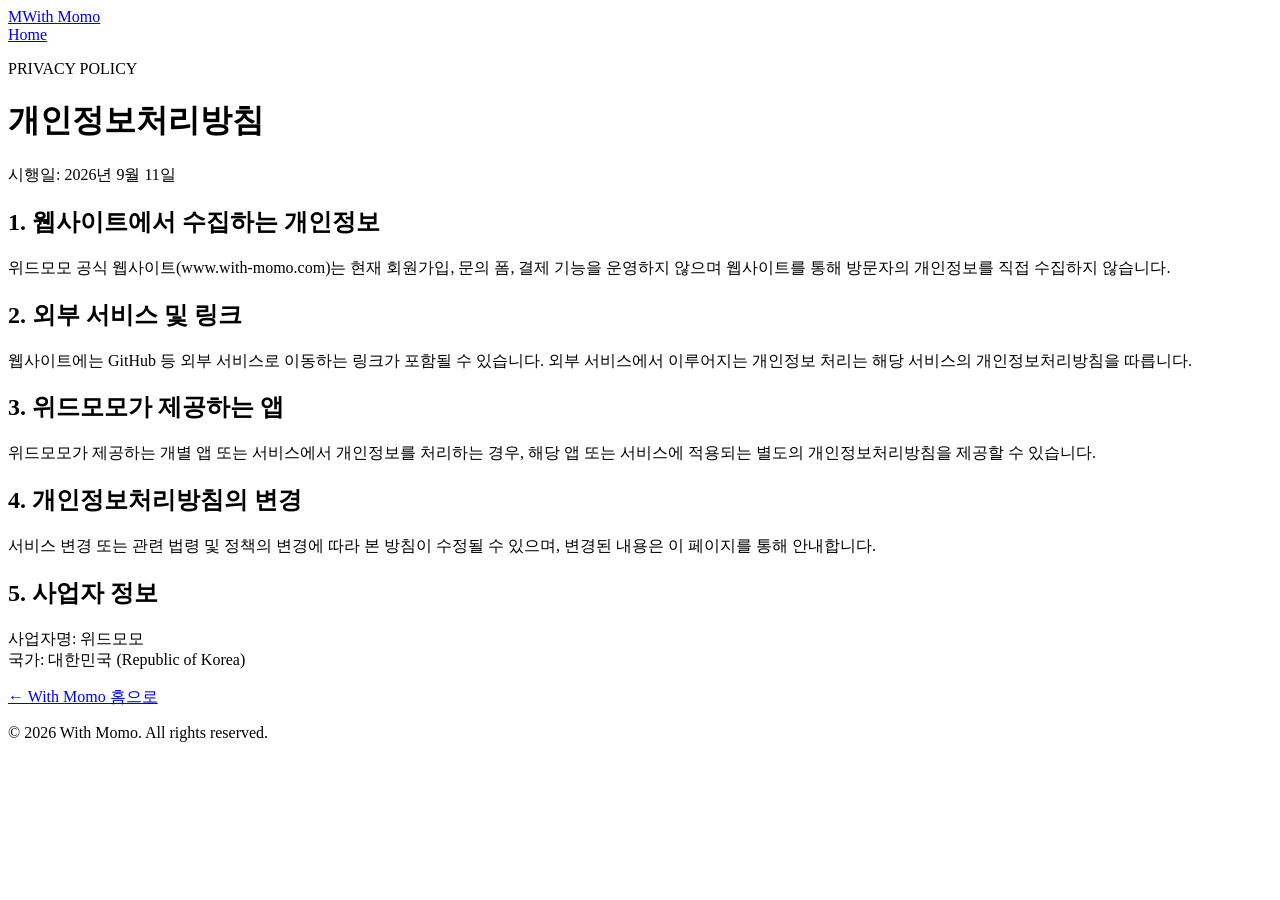
==== privacy.html @ c9ee9da3 "Add privacy policy" ====
<!doctype html>
<html lang="ko">
<head>
  <meta charset="utf-8" />
  <meta name="viewport" content="width=device-width, initial-scale=1" />
  <meta name="description" content="With Momo 웹사이트 개인정보처리방침" />
  <title>개인정보처리방침 · With Momo</title>
  <link rel="icon" href="favicon.svg" type="image/svg+xml" />
  <link rel="stylesheet" href="styles.css" />
</head>
<body>
  <header class="site-header">
    <div class="wrap nav-wrap">
      <a class="brand" href="index.html"><span class="brand-mark">M</span><span>With Momo</span></a>
      <nav><a href="index.html">Home</a></nav>
    </div>
  </header>

  <main class="policy wrap">
    <p class="eyebrow">PRIVACY POLICY</p>
    <h1>개인정보처리방침</h1>
    <p class="policy-date">시행일: 2026년 9월 11일</p>

    <section>
      <h2>1. 웹사이트에서 수집하는 개인정보</h2>
      <p>위드모모 공식 웹사이트(www.with-momo.com)는 현재 회원가입, 문의 폼, 결제 기능을 운영하지 않으며 웹사이트를 통해 방문자의 개인정보를 직접 수집하지 않습니다.</p>
    </section>

    <section>
      <h2>2. 외부 서비스 및 링크</h2>
      <p>웹사이트에는 GitHub 등 외부 서비스로 이동하는 링크가 포함될 수 있습니다. 외부 서비스에서 이루어지는 개인정보 처리는 해당 서비스의 개인정보처리방침을 따릅니다.</p>
    </section>

    <section>
      <h2>3. 위드모모가 제공하는 앱</h2>
      <p>위드모모가 제공하는 개별 앱 또는 서비스에서 개인정보를 처리하는 경우, 해당 앱 또는 서비스에 적용되는 별도의 개인정보처리방침을 제공할 수 있습니다.</p>
    </section>

    <section>
      <h2>4. 개인정보처리방침의 변경</h2>
      <p>서비스 변경 또는 관련 법령 및 정책의 변경에 따라 본 방침이 수정될 수 있으며, 변경된 내용은 이 페이지를 통해 안내합니다.</p>
    </section>

    <section>
      <h2>5. 사업자 정보</h2>
      <p>사업자명: 위드모모<br />국가: 대한민국 (Republic of Korea)</p>
    </section>

    <a class="back-link" href="index.html">← With Momo 홈으로</a>
  </main>

  <footer class="site-footer"><div class="wrap footer-wrap"><p>© 2026 With Momo. All rights reserved.</p></div></footer>
</body>
</html>
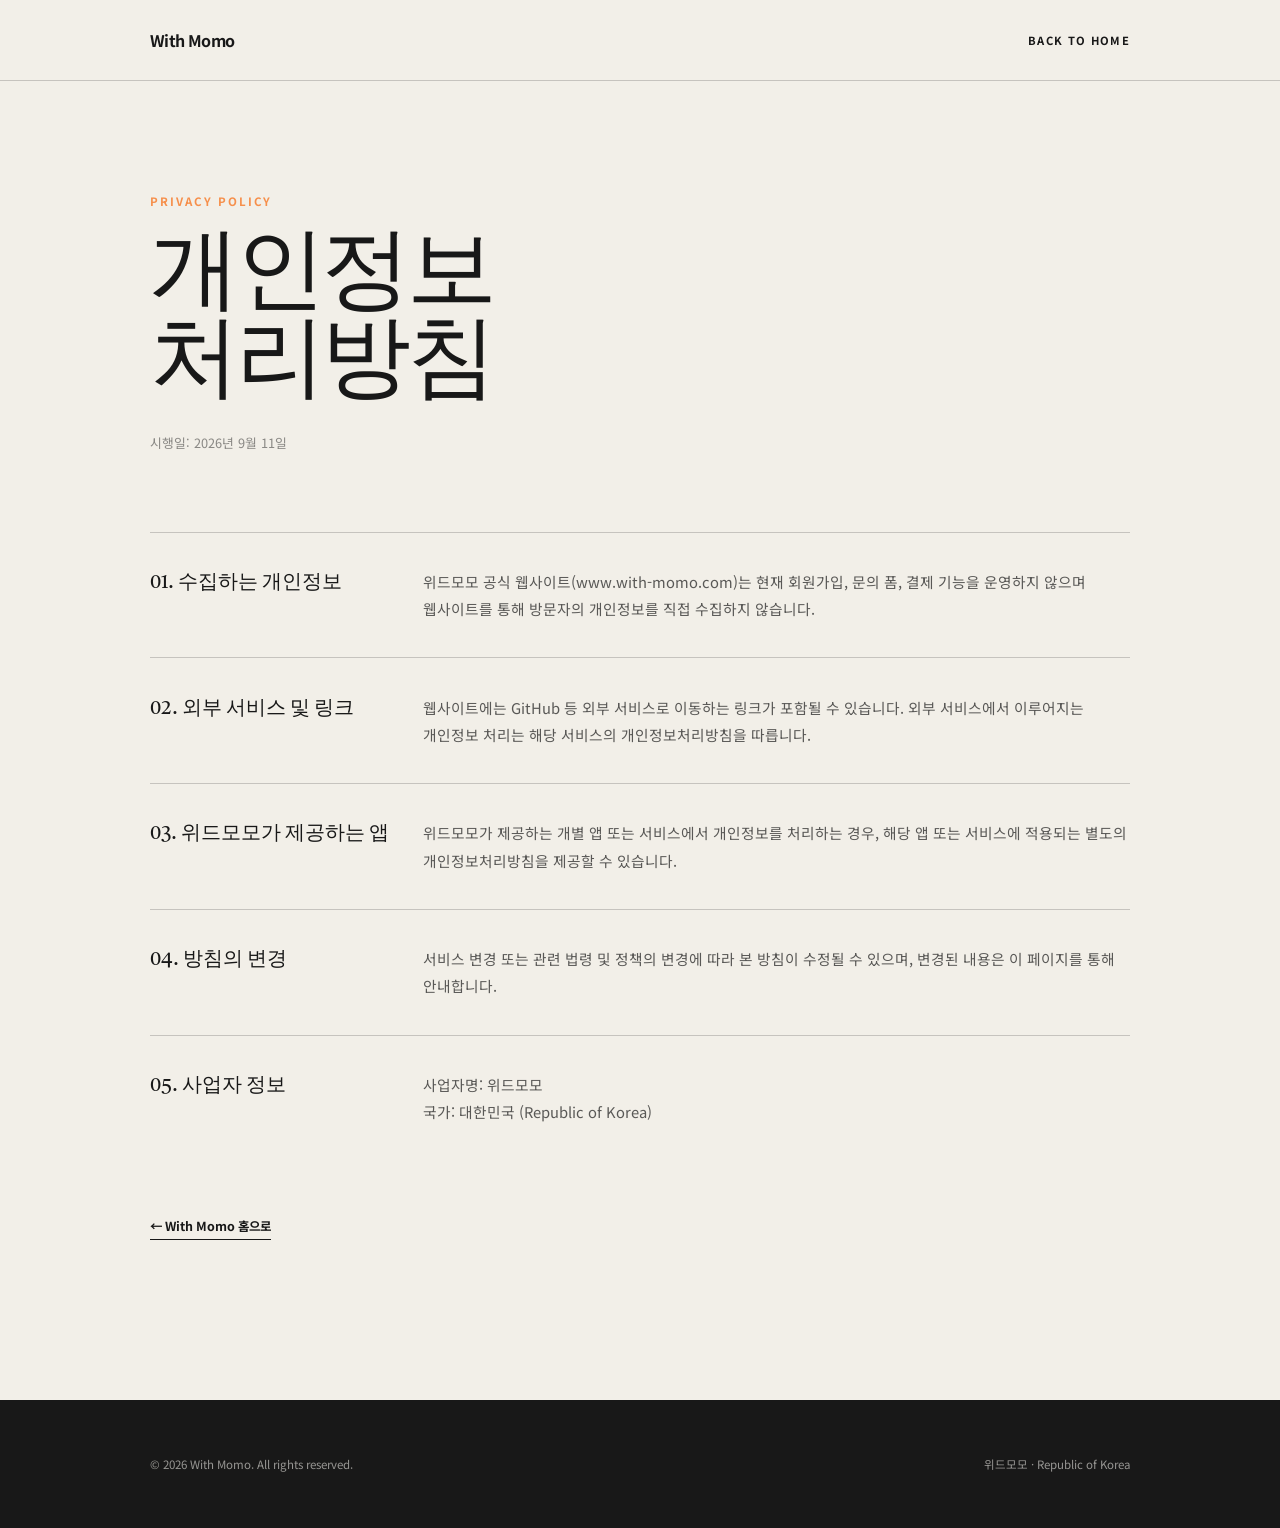
==== commit 704e6cd5: "Align privacy page with portfolio-inspired design" ====
--- a/privacy.html
+++ b/privacy.html
@@ -4,51 +4,54 @@
   <meta charset="utf-8" />
   <meta name="viewport" content="width=device-width, initial-scale=1" />
   <meta name="description" content="With Momo 웹사이트 개인정보처리방침" />
+  <meta name="theme-color" content="#f2efe8" />
   <title>개인정보처리방침 · With Momo</title>
   <link rel="icon" href="favicon.svg" type="image/svg+xml" />
   <link rel="stylesheet" href="styles.css" />
 </head>
-<body>
-  <header class="site-header">
-    <div class="wrap nav-wrap">
-      <a class="brand" href="index.html"><span class="brand-mark">M</span><span>With Momo</span></a>
-      <nav><a href="index.html">Home</a></nav>
+<body class="policy-shell">
+  <header class="policy-header">
+    <div class="policy-nav">
+      <a class="brand" href="index.html">With Momo</a>
+      <a href="index.html">BACK TO HOME</a>
     </div>
   </header>
 
-  <main class="policy wrap">
+  <main class="policy">
     <p class="eyebrow">PRIVACY POLICY</p>
-    <h1>개인정보처리방침</h1>
+    <h1>개인정보<br />처리방침</h1>
     <p class="policy-date">시행일: 2026년 9월 11일</p>
 
     <section>
-      <h2>1. 웹사이트에서 수집하는 개인정보</h2>
+      <h2>01. 수집하는 개인정보</h2>
       <p>위드모모 공식 웹사이트(www.with-momo.com)는 현재 회원가입, 문의 폼, 결제 기능을 운영하지 않으며 웹사이트를 통해 방문자의 개인정보를 직접 수집하지 않습니다.</p>
     </section>
 
     <section>
-      <h2>2. 외부 서비스 및 링크</h2>
+      <h2>02. 외부 서비스 및 링크</h2>
       <p>웹사이트에는 GitHub 등 외부 서비스로 이동하는 링크가 포함될 수 있습니다. 외부 서비스에서 이루어지는 개인정보 처리는 해당 서비스의 개인정보처리방침을 따릅니다.</p>
     </section>
 
     <section>
-      <h2>3. 위드모모가 제공하는 앱</h2>
+      <h2>03. 위드모모가 제공하는 앱</h2>
       <p>위드모모가 제공하는 개별 앱 또는 서비스에서 개인정보를 처리하는 경우, 해당 앱 또는 서비스에 적용되는 별도의 개인정보처리방침을 제공할 수 있습니다.</p>
     </section>
 
     <section>
-      <h2>4. 개인정보처리방침의 변경</h2>
+      <h2>04. 방침의 변경</h2>
       <p>서비스 변경 또는 관련 법령 및 정책의 변경에 따라 본 방침이 수정될 수 있으며, 변경된 내용은 이 페이지를 통해 안내합니다.</p>
     </section>
 
     <section>
-      <h2>5. 사업자 정보</h2>
+      <h2>05. 사업자 정보</h2>
       <p>사업자명: 위드모모<br />국가: 대한민국 (Republic of Korea)</p>
     </section>
 
     <a class="back-link" href="index.html">← With Momo 홈으로</a>
   </main>
 
-  <footer class="site-footer"><div class="wrap footer-wrap"><p>© 2026 With Momo. All rights reserved.</p></div></footer>
+  <footer class="policy-footer">
+    <div><p>© 2026 With Momo. All rights reserved.</p><p>위드모모 · Republic of Korea</p></div>
+  </footer>
 </body>
 </html>
--- a/styles.css
+++ b/styles.css
@@ -0,0 +1,582 @@
+@import url('https://fonts.googleapis.com/css2?family=Castoro&family=Noto+Sans+KR:wght@300;400;500;600;700&display=swap');
+
+:root {
+  --ink: #181818;
+  --ink-soft: #2a2927;
+  --paper: #f2efe8;
+  --white: #fffdf8;
+  --accent: #f68f4b;
+  --line: rgba(24, 24, 24, 0.2);
+  --line-light: rgba(255, 253, 248, 0.22);
+  --max-width: 1360px;
+}
+
+* { box-sizing: border-box; }
+html { scroll-behavior: smooth; }
+body {
+  margin: 0;
+  background: var(--paper);
+  color: var(--ink);
+  font-family: "Noto Sans KR", Arial, sans-serif;
+  text-rendering: optimizeLegibility;
+  -webkit-font-smoothing: antialiased;
+}
+a { color: inherit; text-decoration: none; }
+::selection { background: var(--accent); color: var(--ink); }
+
+.preloader {
+  position: fixed;
+  z-index: 100;
+  inset: 0;
+  display: flex;
+  gap: .7rem;
+  align-items: center;
+  justify-content: center;
+  background: var(--ink);
+  pointer-events: none;
+  transition: opacity 500ms ease 250ms, visibility 0s linear 750ms;
+}
+.preloader span {
+  width: .55rem;
+  height: .55rem;
+  border-radius: 50%;
+  background: var(--accent);
+  animation: loader-pulse 900ms ease-in-out infinite;
+}
+.preloader span:nth-child(2) { animation-delay: 120ms; }
+.preloader span:nth-child(3) { animation-delay: 240ms; }
+.loaded .preloader { visibility: hidden; opacity: 0; }
+@keyframes loader-pulse {
+  0%, 100% { opacity: .25; transform: translateY(0); }
+  50% { opacity: 1; transform: translateY(-.75rem); }
+}
+
+.site-header {
+  position: fixed;
+  z-index: 30;
+  top: 0;
+  left: 50%;
+  display: flex;
+  align-items: center;
+  justify-content: space-between;
+  width: min(calc(100% - 8rem), var(--max-width));
+  height: 7.5rem;
+  transform: translateX(-50%);
+  color: var(--white);
+  transition: width 260ms ease, height 260ms ease, padding 260ms ease, background-color 260ms ease, backdrop-filter 260ms ease;
+}
+.site-header::before {
+  position: absolute;
+  z-index: -1;
+  inset: 0;
+  border-bottom: 1px solid transparent;
+  background: transparent;
+  content: "";
+  transition: inherit;
+}
+.site-header.is-scrolled {
+  width: 100%;
+  height: 5rem;
+  padding: 0 max(2rem, calc((100vw - var(--max-width)) / 2));
+}
+.site-header.is-scrolled::before {
+  border-bottom-color: rgba(255,255,255,.1);
+  background: rgba(24,24,24,.88);
+  backdrop-filter: blur(18px);
+}
+.brand {
+  font-size: 1rem;
+  font-weight: 700;
+  line-height: 1;
+  letter-spacing: -.04em;
+}
+.site-header nav { display: flex; gap: clamp(1.5rem, 3vw, 3.5rem); }
+.site-header nav a {
+  position: relative;
+  font-size: .72rem;
+  font-weight: 600;
+  letter-spacing: .15em;
+  text-transform: uppercase;
+}
+.site-header nav a::after {
+  position: absolute;
+  right: 0;
+  bottom: -.55rem;
+  left: 0;
+  height: 1px;
+  background: var(--accent);
+  content: "";
+  transform: scaleX(0);
+  transform-origin: right;
+  transition: transform 180ms ease;
+}
+.site-header nav a:hover::after,
+.site-header nav a:focus-visible::after { transform: scaleX(1); transform-origin: left; }
+
+.hero {
+  position: relative;
+  display: grid;
+  grid-template-columns: 1fr 1fr;
+  min-height: 100svh;
+  overflow: hidden;
+  background: var(--ink);
+  color: var(--white);
+}
+.hero-copy {
+  z-index: 2;
+  display: flex;
+  flex-direction: column;
+  justify-content: center;
+  padding: 11rem max(4rem, calc((100vw - var(--max-width)) / 2)) 8rem;
+}
+.eyebrow {
+  margin: 0 0 1.5rem;
+  color: var(--accent);
+  font-size: .72rem;
+  font-weight: 700;
+  letter-spacing: .17em;
+}
+.hero h1 {
+  max-width: 900px;
+  margin: 0;
+  font-family: "Castoro", Georgia, serif;
+  font-size: clamp(3.7rem, 6.3vw, 6.9rem);
+  font-weight: 400;
+  letter-spacing: -.055em;
+  line-height: .94;
+}
+.hero-lede {
+  max-width: 640px;
+  margin: 2.5rem 0 0;
+  color: rgba(255,253,248,.68);
+  font-size: clamp(.92rem, 1vw, 1.02rem);
+  font-weight: 300;
+  line-height: 1.85;
+  word-break: keep-all;
+}
+.hero-actions { display: flex; gap: .8rem; margin-top: 3rem; }
+.button {
+  display: inline-flex;
+  align-items: center;
+  justify-content: center;
+  min-width: 10.5rem;
+  height: 3.5rem;
+  border: 1px solid var(--white);
+  font-size: .74rem;
+  font-weight: 700;
+  letter-spacing: .08em;
+  transition: background 160ms ease, color 160ms ease, border-color 160ms ease;
+}
+.button--solid { background: var(--white); color: var(--ink); }
+.button--solid:hover { background: var(--accent); border-color: var(--accent); }
+.button--outline:hover { background: var(--white); color: var(--ink); }
+
+.hero-media {
+  position: relative;
+  min-height: 100svh;
+  overflow: hidden;
+  background: #d8d1c5;
+}
+.hero-media::after {
+  position: absolute;
+  z-index: 2;
+  inset: 0;
+  background: linear-gradient(90deg, rgba(24,24,24,.16), transparent 42%), linear-gradient(0deg, rgba(24,24,24,.35), transparent 48%);
+  content: "";
+  pointer-events: none;
+}
+.hero-poster {
+  position: absolute;
+  inset: 0;
+  display: grid;
+  grid-template-rows: auto 1fr auto;
+  padding: 9rem 4rem 5rem;
+  background:
+    radial-gradient(circle at 78% 18%, rgba(246,143,75,.55), transparent 22%),
+    linear-gradient(145deg, #d7d0c4 0%, #beb5a7 100%);
+}
+.poster-topline {
+  display: flex;
+  justify-content: space-between;
+  color: rgba(24,24,24,.62);
+  font-size: .62rem;
+  font-weight: 700;
+  letter-spacing: .16em;
+}
+.poster-mark {
+  align-self: center;
+  justify-self: center;
+  display: grid;
+  place-items: center;
+  width: clamp(14rem, 24vw, 24rem);
+  aspect-ratio: 1;
+  border: 1px solid rgba(24,24,24,.16);
+  border-radius: 50%;
+  background: rgba(255,253,248,.45);
+  color: var(--ink);
+  font-family: "Castoro", Georgia, serif;
+  font-size: clamp(7rem, 15vw, 14rem);
+  letter-spacing: -.08em;
+  box-shadow: 0 2.5rem 5rem rgba(24,24,24,.12);
+  backdrop-filter: blur(12px);
+}
+.poster-copy { align-self: end; color: var(--ink); }
+.poster-copy > span { display: block; margin-bottom: .8rem; font-size: .62rem; font-weight: 700; letter-spacing: .16em; }
+.poster-copy strong {
+  font-family: "Castoro", Georgia, serif;
+  font-size: clamp(2.2rem, 4vw, 4.6rem);
+  font-weight: 400;
+  letter-spacing: -.04em;
+  line-height: .97;
+}
+.hero-media__label {
+  position: absolute;
+  z-index: 3;
+  right: 2.5rem;
+  bottom: 2.5rem;
+  left: 2.5rem;
+  display: flex;
+  justify-content: space-between;
+  align-items: end;
+  border-top: 1px solid rgba(255,255,255,.5);
+  padding-top: .9rem;
+  color: rgba(255,255,255,.72);
+  font-size: .62rem;
+  letter-spacing: .14em;
+}
+.hero-media__project { display: grid; gap: .35rem; }
+.hero-media__project strong {
+  color: var(--white);
+  font-family: "Castoro", Georgia, serif;
+  font-size: 1.35rem;
+  font-weight: 400;
+  letter-spacing: -.02em;
+}
+.hero-media__project small { font-size: .58rem; letter-spacing: .14em; }
+.hero-side {
+  position: absolute;
+  z-index: 4;
+  top: 50%;
+  color: rgba(255,255,255,.52);
+  font-size: .58rem;
+  letter-spacing: .2em;
+  writing-mode: vertical-rl;
+}
+.hero-side--left { left: 1.3rem; transform: translateY(-50%) rotate(180deg); }
+.hero-side--right { right: 1.3rem; transform: translateY(-50%); }
+.hero-side--right::before {
+  display: inline-block;
+  width: 1px;
+  height: 5rem;
+  margin-bottom: 1rem;
+  background: rgba(255,255,255,.35);
+  content: "";
+}
+
+.section-shell { width: min(calc(100% - 8rem), var(--max-width)); margin: 0 auto; }
+.about,
+.principles,
+.contact { padding: clamp(7rem, 12vw, 12rem) 0; }
+.section-heading {
+  position: relative;
+  display: grid;
+  grid-template-columns: minmax(160px, .33fr) 1fr;
+  gap: 2rem;
+  align-items: start;
+  border-top: 1px solid var(--line);
+  padding-top: 2.3rem;
+}
+.section-heading::before {
+  position: absolute;
+  top: -1.1rem;
+  left: 0;
+  padding-right: 1rem;
+  background: var(--paper);
+  color: var(--accent);
+  content: attr(data-num);
+  font-family: "Castoro", Georgia, serif;
+  font-size: 1.2rem;
+}
+.section-heading > p {
+  margin: .55rem 0 0;
+  font-size: .68rem;
+  font-weight: 700;
+  letter-spacing: .16em;
+}
+.section-heading h2 {
+  max-width: 1000px;
+  margin: 0;
+  font-family: "Castoro", Georgia, serif;
+  font-size: clamp(2.4rem, 4.3vw, 4.8rem);
+  font-weight: 400;
+  letter-spacing: -.045em;
+  line-height: 1.06;
+  word-break: keep-all;
+}
+.about-intro {
+  max-width: 800px;
+  margin: clamp(4rem, 7vw, 7rem) 0 0 33%;
+}
+.about-intro p {
+  margin: 0;
+  color: rgba(24,24,24,.75);
+  font-size: clamp(.95rem, 1.1vw, 1.08rem);
+  line-height: 1.9;
+  word-break: keep-all;
+}
+.about-grid {
+  display: grid;
+  grid-template-columns: repeat(3, 1fr);
+  gap: clamp(2rem, 5vw, 6rem);
+  margin-top: clamp(5rem, 9vw, 9rem);
+  border-top: 1px solid var(--line);
+  padding-top: 3rem;
+}
+.about-grid h3,
+.principle h3 {
+  position: relative;
+  margin: 0 0 1.4rem;
+  padding-left: 1rem;
+  font-family: "Castoro", Georgia, serif;
+  font-size: 1.35rem;
+  font-weight: 400;
+}
+.about-grid h3::before,
+.principle h3::before {
+  position: absolute;
+  top: .2em;
+  bottom: .2em;
+  left: 0;
+  width: 3px;
+  background: var(--accent);
+  content: "";
+}
+.about-grid p,
+.principle p { margin: 0; color: rgba(24,24,24,.68); font-size: .9rem; line-height: 1.75; word-break: keep-all; }
+
+.work { padding: clamp(7rem, 12vw, 12rem) 0 clamp(6rem, 10vw, 10rem); background: var(--ink); color: var(--white); }
+.section-heading--light { border-color: var(--line-light); }
+.section-heading--light::before { background: var(--ink); }
+.project-list {
+  display: grid;
+  gap: 2rem;
+  width: min(calc(100% - 8rem), var(--max-width));
+  margin: clamp(5rem, 9vw, 9rem) auto 0;
+}
+.project {
+  display: grid;
+  grid-template-columns: 1fr 1fr;
+  min-height: 560px;
+  overflow: hidden;
+  border: 1px solid rgba(255,255,255,.12);
+}
+.project-copy {
+  display: grid;
+  grid-template-columns: 5.5rem 1fr;
+  gap: 2rem;
+  align-content: end;
+  padding: clamp(2.5rem, 5vw, 5rem);
+  background: #1d1d1d;
+}
+.project-number { color: rgba(255,253,248,.42); font-family: "Castoro", Georgia, serif; font-size: 1.05rem; }
+.project-label { margin: 0 0 1.1rem; color: var(--accent); font-size: .65rem; font-weight: 700; letter-spacing: .16em; }
+.project-copy h3 {
+  margin: 0;
+  font-family: "Castoro", Georgia, serif;
+  font-size: clamp(2rem, 3.7vw, 4rem);
+  font-weight: 400;
+  letter-spacing: -.045em;
+  line-height: 1.04;
+}
+.project-copy p:last-child { max-width: 520px; margin: 1.8rem 0 0; color: rgba(255,253,248,.62); font-size: .93rem; line-height: 1.85; word-break: keep-all; }
+.project-visual { position: relative; min-height: 560px; overflow: hidden; }
+.project-visual--cream { background: #ddd5c9; }
+.project-visual--orange { display: grid; place-items: center; background: var(--accent); }
+.project-visual--dark { background: #101010; }
+.phone {
+  position: absolute;
+  width: 210px;
+  height: 430px;
+  border: 9px solid #161616;
+  border-radius: 38px;
+  background: #161616;
+  box-shadow: 0 2.2rem 3rem rgba(24,24,24,.23);
+  overflow: hidden;
+}
+.phone-back { left: 19%; top: 17%; transform: rotate(-8deg); opacity: .82; }
+.phone-front { right: 18%; top: 10%; transform: rotate(7deg); }
+.phone-screen { height: 100%; border-radius: 29px; padding: 2.4rem 1.3rem; }
+.muted-screen { display: grid; gap: 1rem; align-content: center; background: #f7f2ea; }
+.muted-screen span { display: block; height: 4.5rem; border-radius: 1rem; background: #e4ddd2; }
+.accent-screen { display: grid; place-items: center; align-content: center; gap: 1.5rem; background: var(--accent); color: var(--white); text-align: center; }
+.accent-screen strong { font-family: "Castoro", Georgia, serif; font-size: 1.65rem; font-weight: 400; }
+.mini-m { display: grid; place-items: center; width: 5.5rem; height: 5.5rem; border: 1px solid rgba(255,255,255,.65); border-radius: 50%; font-family: "Castoro", Georgia, serif; font-size: 3rem; }
+.browser-card {
+  width: min(78%, 620px);
+  aspect-ratio: 1.25;
+  padding: 1.25rem;
+  border: 1px solid rgba(24,24,24,.22);
+  background: var(--white);
+  color: var(--ink);
+  box-shadow: 2rem 2rem 0 rgba(24,24,24,.12);
+}
+.browser-dots { display: flex; gap: .45rem; padding-bottom: 1rem; border-bottom: 1px solid rgba(24,24,24,.12); }
+.browser-dots i { width: .5rem; height: .5rem; border-radius: 50%; background: var(--ink); opacity: .32; }
+.browser-grid { display: grid; grid-template-columns: 1.1fr .9fr; gap: .9rem; height: calc(100% - 4rem); padding-top: 1rem; }
+.browser-grid span { border: 1px solid rgba(24,24,24,.16); background: #eee8df; }
+.browser-grid span:first-child { grid-row: span 2; background: var(--ink); }
+.browser-caption { margin-top: .7rem; font-size: .56rem; font-weight: 700; letter-spacing: .17em; }
+.process-ring { position: absolute; border: 1px solid rgba(255,255,255,.16); border-radius: 50%; }
+.ring-a { inset: 15%; }
+.ring-b { inset: 28%; }
+.process-core {
+  position: absolute;
+  left: 50%; top: 50%; transform: translate(-50%,-50%);
+  display: grid; place-items: center;
+  width: 8rem; height: 8rem;
+  border: 1px solid rgba(255,255,255,.45);
+  border-radius: 50%;
+  background: var(--accent);
+  color: var(--ink);
+  font-family: "Castoro", Georgia, serif;
+  font-size: 4rem;
+}
+.process-tag { position: absolute; color: rgba(255,255,255,.62); font-size: .62rem; font-weight: 700; letter-spacing: .16em; }
+.tag-idea { top: 12%; left: 50%; transform: translateX(-50%); }
+.tag-build { right: 11%; top: 49%; }
+.tag-run { left: 18%; bottom: 14%; }
+
+.principle-grid {
+  display: grid;
+  grid-template-columns: repeat(3, 1fr);
+  gap: 2rem;
+  margin-top: clamp(5rem, 9vw, 9rem);
+  border-top: 1px solid var(--line);
+  padding-top: 3rem;
+}
+.principle > span { display: block; margin-bottom: 3rem; color: rgba(24,24,24,.4); font-family: "Castoro", Georgia, serif; font-size: 1rem; }
+
+.contact { background: #ded7cb; }
+.contact .section-heading::before { background: #ded7cb; }
+.contact-grid {
+  display: grid;
+  grid-template-columns: 1fr 1fr;
+  gap: 4rem;
+  margin-top: 5rem;
+  border-top: 1px solid var(--line);
+  padding-top: 2.5rem;
+}
+.contact-grid > p { margin: 0; max-width: 580px; color: rgba(24,24,24,.7); line-height: 1.9; }
+.contact-links { display: flex; justify-content: flex-end; gap: .8rem; flex-wrap: wrap; }
+.contact-links a {
+  display: inline-flex;
+  align-items: center;
+  gap: 1.5rem;
+  min-height: 3.4rem;
+  padding: 0 1.3rem;
+  border: 1px solid var(--ink);
+  font-size: .72rem;
+  font-weight: 700;
+  letter-spacing: .08em;
+  transition: background 160ms ease, color 160ms ease;
+}
+.contact-links a:hover { background: var(--ink); color: var(--white); }
+
+.site-footer { background: var(--ink); color: rgba(255,253,248,.58); }
+.footer-wrap { min-height: 12rem; display: flex; align-items: center; justify-content: space-between; gap: 3rem; padding: 2.5rem 0; }
+.footer-wrap strong { color: var(--white); font-family: "Castoro", Georgia, serif; font-size: 1.5rem; font-weight: 400; }
+.footer-wrap p { margin: .5rem 0 0; font-size: .72rem; line-height: 1.7; }
+
+.reveal { opacity: 0; transform: translateY(3.5rem); transition: opacity 760ms cubic-bezier(.22,1,.36,1), transform 900ms cubic-bezier(.22,1,.36,1); }
+.reveal.is-visible { opacity: 1; transform: none; }
+
+.policy-shell { min-height: 100svh; background: var(--paper); }
+.policy-header { position: sticky; top: 0; z-index: 20; background: rgba(242,239,232,.9); backdrop-filter: blur(16px); border-bottom: 1px solid var(--line); }
+.policy-nav { width: min(calc(100% - 4rem), 980px); min-height: 5rem; margin: 0 auto; display: flex; align-items: center; justify-content: space-between; }
+.policy-nav .brand { color: var(--ink); }
+.policy-nav a:last-child { font-size: .7rem; font-weight: 700; letter-spacing: .12em; }
+.policy {
+  width: min(calc(100% - 4rem), 980px);
+  margin: 0 auto;
+  padding: 7rem 0 10rem;
+}
+.policy .eyebrow { color: var(--accent); }
+.policy h1 {
+  margin: 0;
+  font-family: "Castoro", Georgia, serif;
+  font-size: clamp(3.2rem, 7vw, 6.5rem);
+  font-weight: 400;
+  letter-spacing: -.05em;
+  line-height: .98;
+}
+.policy-date { margin: 1.5rem 0 5rem; color: rgba(24,24,24,.48); font-size: .8rem; }
+.policy section { display: grid; grid-template-columns: minmax(180px, .34fr) 1fr; gap: 2rem; padding: 2.2rem 0; border-top: 1px solid var(--line); }
+.policy section h2 { margin: 0; font-family: "Castoro", Georgia, serif; font-size: 1.25rem; font-weight: 400; }
+.policy section p { margin: 0; color: rgba(24,24,24,.7); font-size: .92rem; line-height: 1.85; word-break: keep-all; }
+.back-link { display: inline-block; margin-top: 3.5rem; border-bottom: 1px solid var(--ink); padding-bottom: .3rem; font-size: .78rem; font-weight: 700; }
+.policy-footer { background: var(--ink); color: rgba(255,253,248,.55); }
+.policy-footer > div { width: min(calc(100% - 4rem), 980px); min-height: 8rem; margin: 0 auto; display: flex; align-items: center; justify-content: space-between; }
+.policy-footer p { margin: 0; font-size: .72rem; }
+
+@media (max-width: 980px) {
+  .site-header { width: calc(100% - 4rem); }
+  .hero { grid-template-columns: 1fr; }
+  .hero-copy { min-height: 86svh; padding: 10rem 3rem 6rem; }
+  .hero-media { min-height: 78svh; }
+  .hero-side { display: none; }
+  .section-shell,
+  .project-list { width: calc(100% - 4rem); }
+  .project { grid-template-columns: 1fr; }
+  .project-copy { min-height: 430px; }
+  .project-visual { min-height: 480px; }
+  .about-grid,
+  .principle-grid { grid-template-columns: 1fr; gap: 3rem; }
+  .contact-grid { grid-template-columns: 1fr; }
+  .contact-links { justify-content: flex-start; }
+}
+
+@media (max-width: 720px) {
+  .site-header { width: calc(100% - 2rem); height: 5.5rem; }
+  .site-header nav { gap: 1rem; }
+  .site-header nav a { font-size: .6rem; }
+  .hero-copy { min-height: 78svh; padding: 8.5rem 1.5rem 5rem; }
+  .hero h1 { font-size: clamp(3.5rem, 17vw, 5.2rem); }
+  .hero-actions { flex-direction: column; align-items: stretch; }
+  .button { width: 100%; }
+  .hero-poster { padding: 7rem 1.5rem 3rem; }
+  .poster-mark { width: min(70vw, 19rem); }
+  .hero-media__label { right: 1.5rem; left: 1.5rem; }
+  .hero-media__meta { display: none; }
+  .section-shell,
+  .project-list { width: calc(100% - 2rem); }
+  .about,
+  .principles,
+  .contact,
+  .work { padding-top: 6rem; padding-bottom: 6rem; }
+  .section-heading { grid-template-columns: 1fr; gap: 1rem; }
+  .section-heading h2 { font-size: clamp(2.4rem, 12vw, 3.8rem); }
+  .about-intro { margin-left: 0; }
+  .project-list { margin-top: 4rem; }
+  .project-copy { grid-template-columns: 3.5rem 1fr; gap: 1rem; padding: 2.2rem 1.3rem; min-height: 380px; }
+  .project-copy h3 { font-size: clamp(2.25rem, 12vw, 3.4rem); }
+  .project-visual { min-height: 390px; }
+  .phone { width: 160px; height: 330px; border-radius: 30px; }
+  .phone-screen { border-radius: 22px; }
+  .browser-card { width: 86%; }
+  .process-core { width: 6.5rem; height: 6.5rem; font-size: 3.2rem; }
+  .contact-grid { margin-top: 3.5rem; }
+  .contact-links { flex-direction: column; }
+  .contact-links a { justify-content: space-between; }
+  .footer-wrap { align-items: flex-start; flex-direction: column; justify-content: center; }
+  .policy-nav,
+  .policy,
+  .policy-footer > div { width: calc(100% - 2rem); }
+  .policy { padding: 6rem 0 8rem; }
+  .policy section { grid-template-columns: 1fr; gap: 1rem; }
+}
+
+@media (prefers-reduced-motion: reduce) {
+  html { scroll-behavior: auto; }
+  *, *::before, *::after { animation-duration: .01ms !important; animation-iteration-count: 1 !important; transition-duration: .01ms !important; }
+  .reveal { opacity: 1; transform: none; }
+}
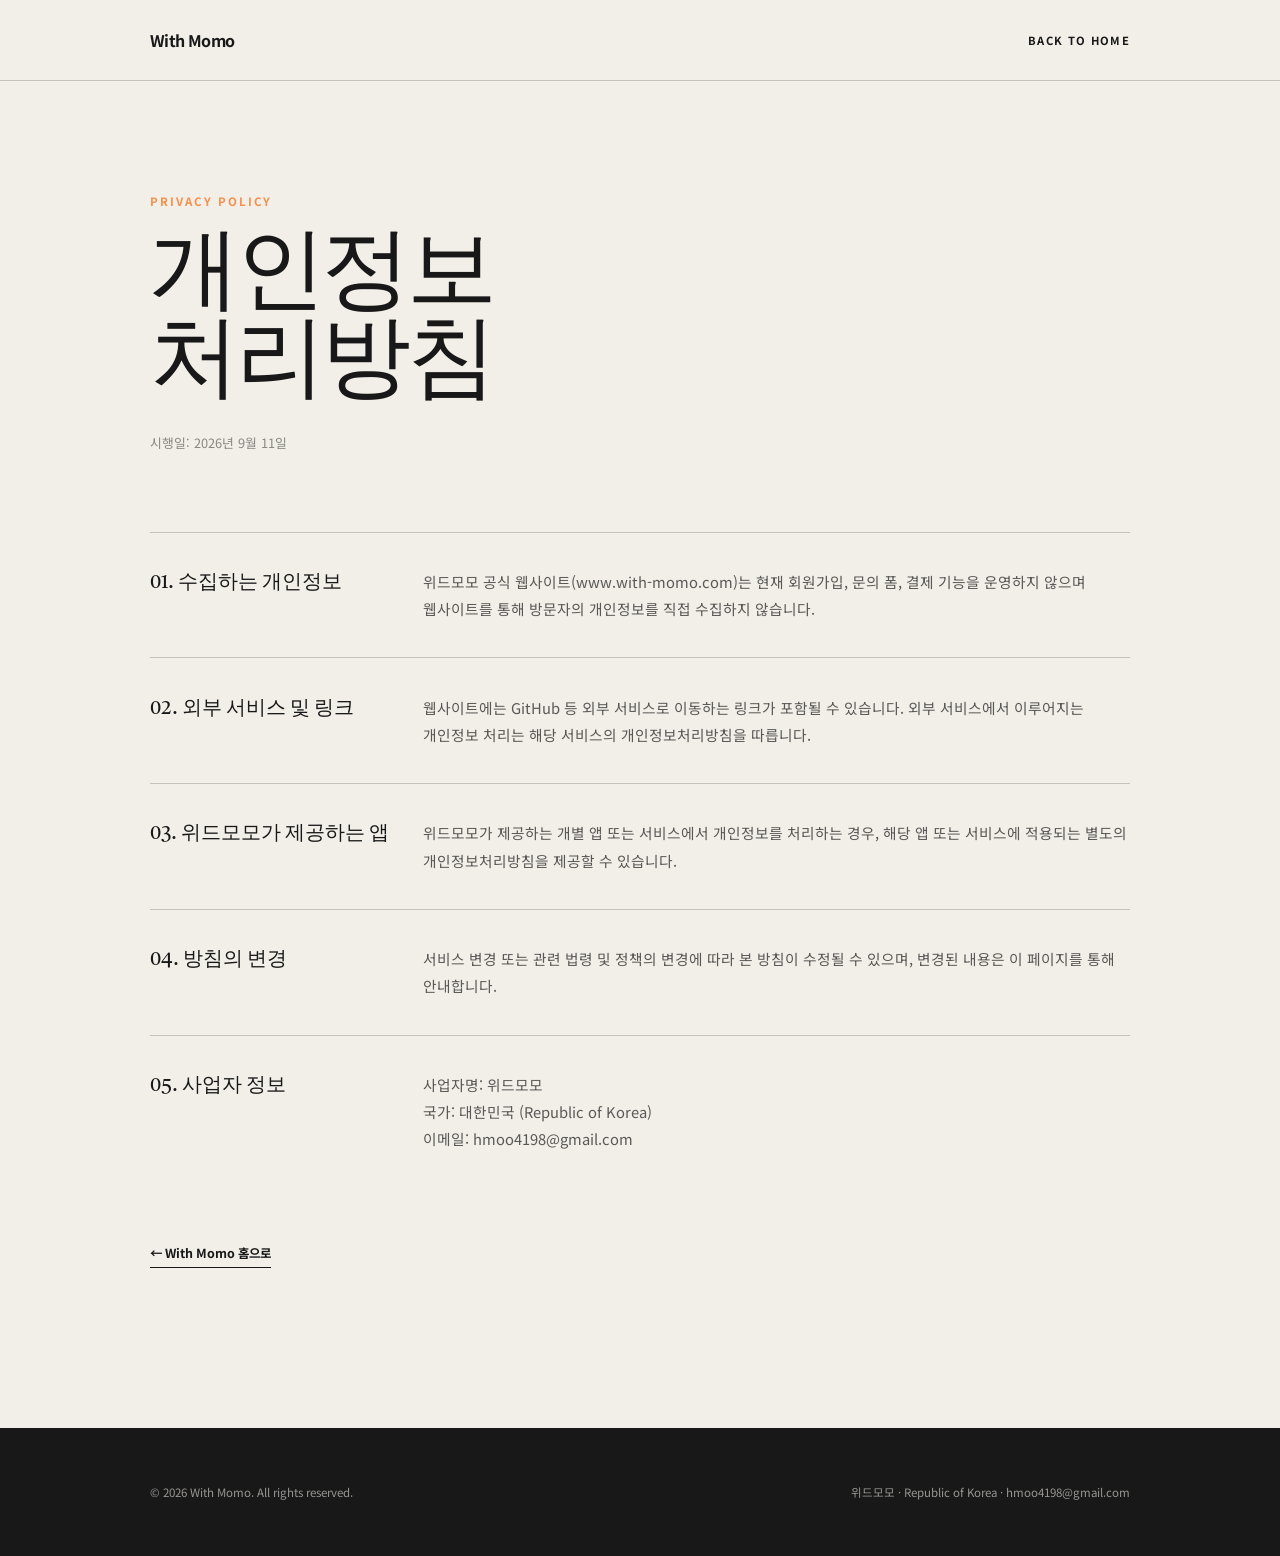
==== commit 7be556c0: "Add contact email to privacy policy" ====
--- a/privacy.html
+++ b/privacy.html
@@ -44,14 +44,14 @@
 
     <section>
       <h2>05. 사업자 정보</h2>
-      <p>사업자명: 위드모모<br />국가: 대한민국 (Republic of Korea)</p>
+      <p>사업자명: 위드모모<br />국가: 대한민국 (Republic of Korea)<br />이메일: <a href="mailto:hmoo4198@gmail.com">hmoo4198@gmail.com</a></p>
     </section>
 
     <a class="back-link" href="index.html">← With Momo 홈으로</a>
   </main>
 
   <footer class="policy-footer">
-    <div><p>© 2026 With Momo. All rights reserved.</p><p>위드모모 · Republic of Korea</p></div>
+    <div><p>© 2026 With Momo. All rights reserved.</p><p>위드모모 · Republic of Korea · <a href="mailto:hmoo4198@gmail.com">hmoo4198@gmail.com</a></p></div>
   </footer>
 </body>
 </html>
